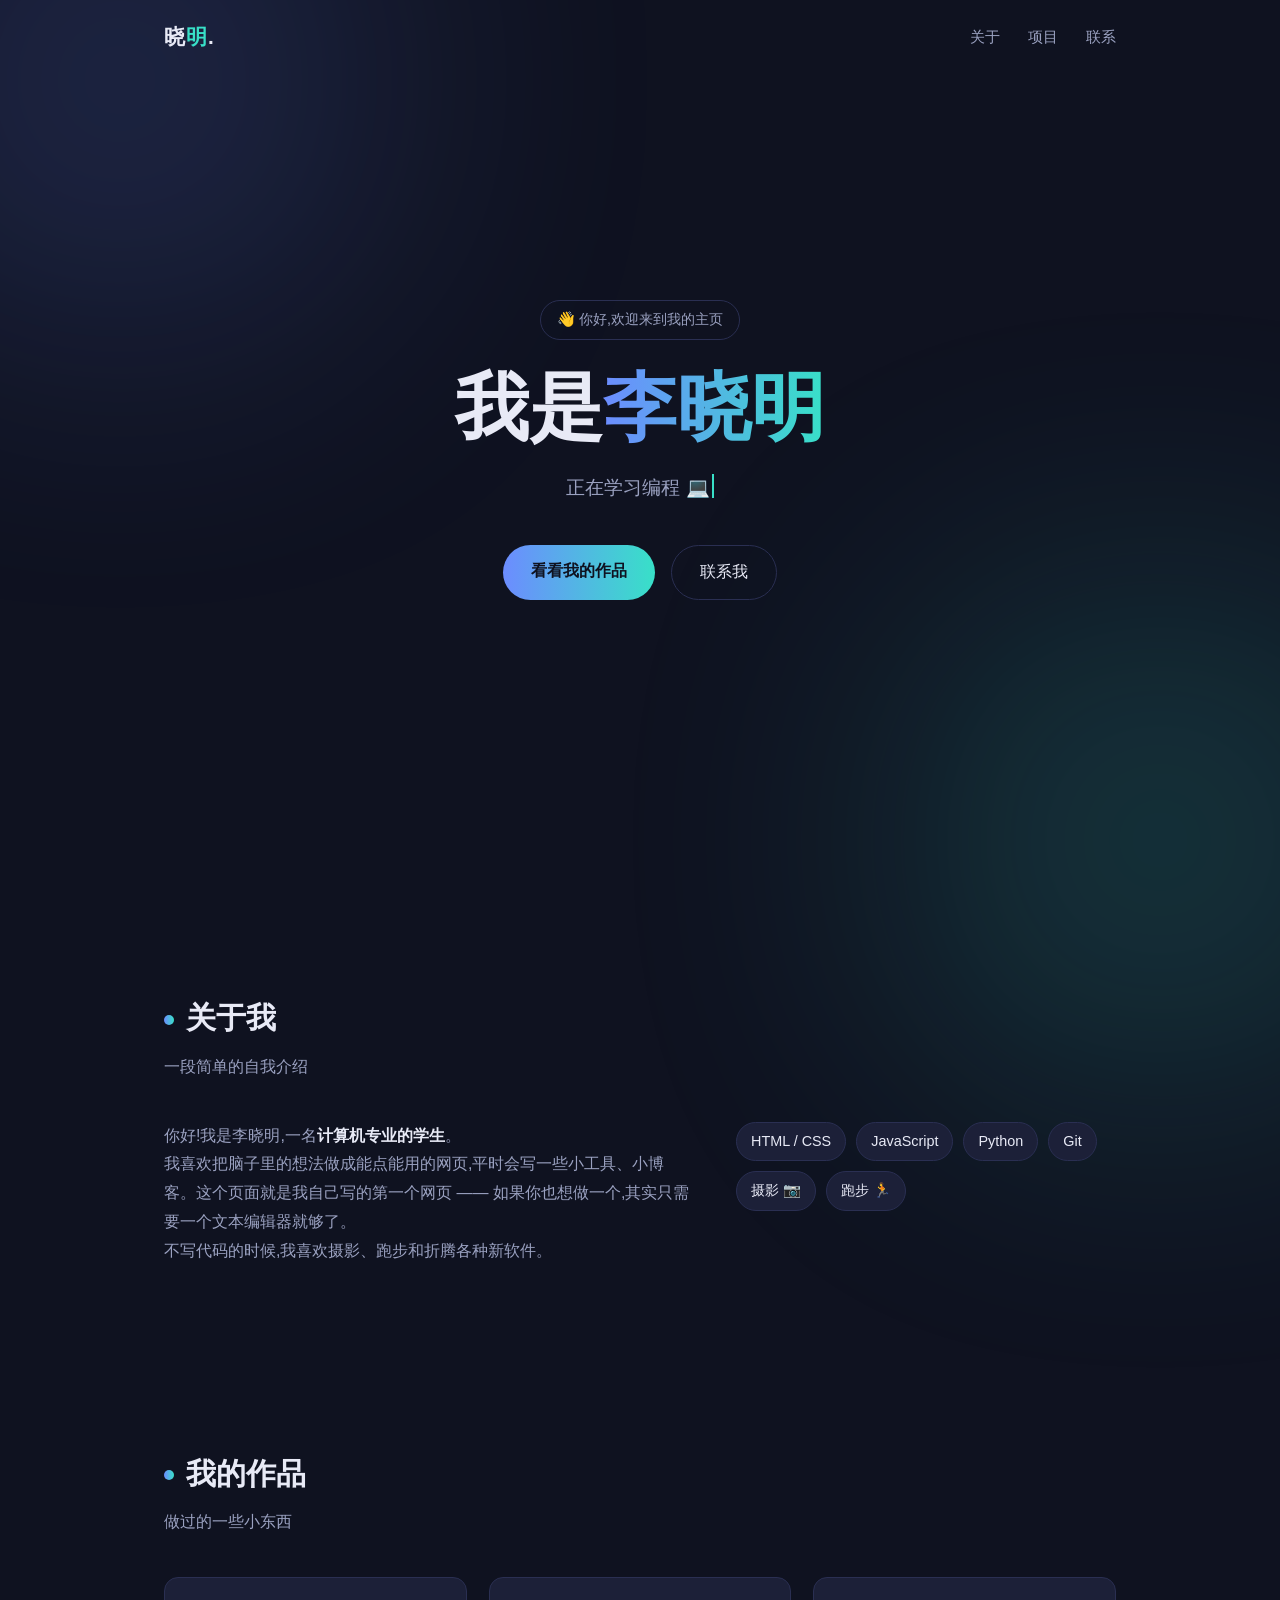
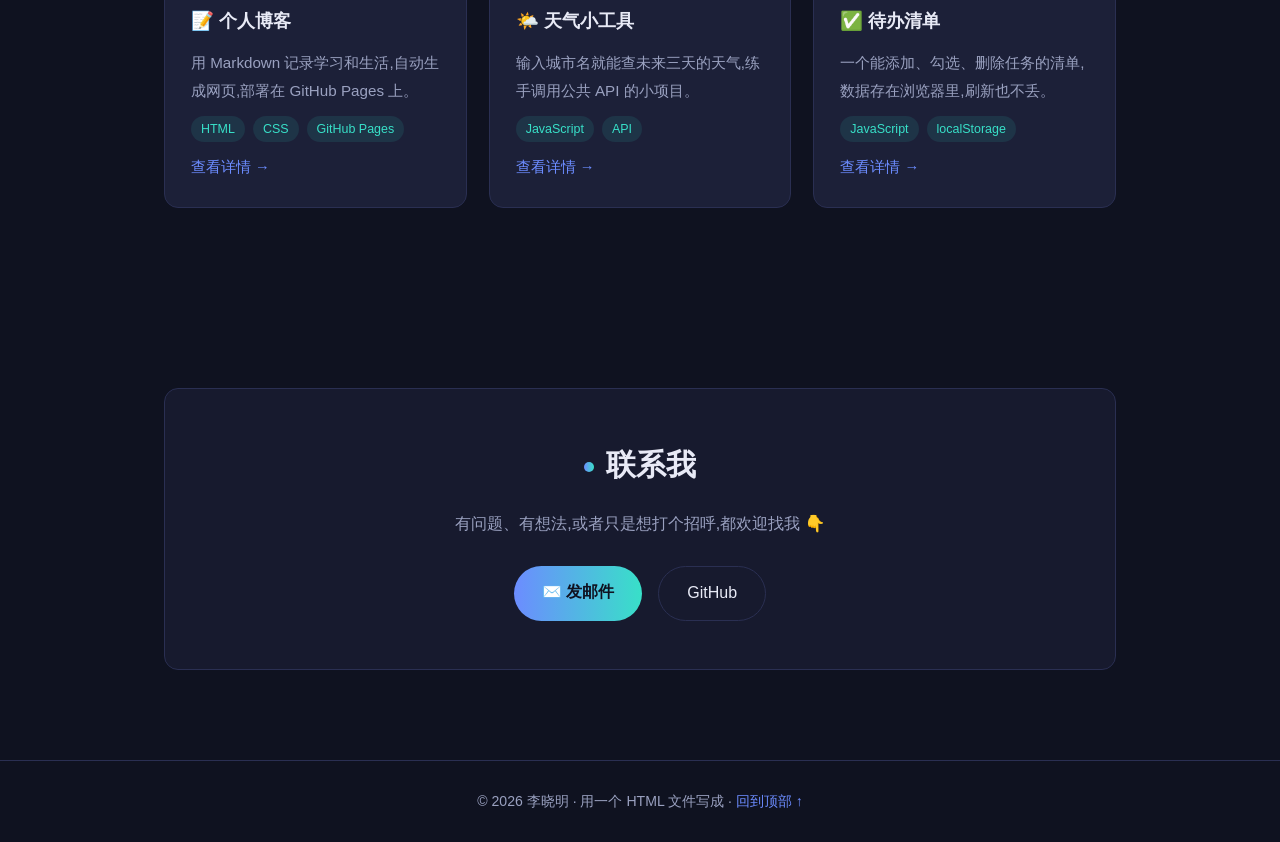
==== index.html @ ba7817bf "Still Here: personal website with FastAPI daily news aggregator - Frontend: todo list, daily news hu" ====
<!DOCTYPE html>
<html lang="zh-CN">
<head>
  <meta charset="UTF-8" />
  <meta name="viewport" content="width=device-width, initial-scale=1.0" />
  <!-- ✏️ 浏览器标签页上显示的标题 -->
  <title>李晓明 · 个人主页</title>
  <style>
    :root {
      --bg: #0f1220;
      --bg-soft: #171a2e;
      --card: #1c2038;
      --border: #2a2f52;
      --text: #e8eaf6;
      --text-dim: #9aa1c0;
      --accent: #6c8cff;
      --accent2: #38e0c8;
      --radius: 14px;
    }

    * { margin: 0; padding: 0; box-sizing: border-box; }
    html { scroll-behavior: smooth; }

    body {
      font-family: "Segoe UI", "PingFang SC", "Microsoft YaHei", sans-serif;
      background: var(--bg);
      color: var(--text);
      line-height: 1.8;
      overflow-x: hidden;
    }

    /* 背景装饰光斑 */
    body::before, body::after {
      content: "";
      position: fixed;
      width: 480px; height: 480px;
      border-radius: 50%;
      filter: blur(140px);
      opacity: 0.22;
      z-index: -1;
    }
    body::before { background: var(--accent);  top: -160px; left: -120px; }
    body::after  { background: var(--accent2); bottom: -180px; right: -120px; }

    section { scroll-margin-top: 90px; }
    .container { max-width: 1000px; margin: 0 auto; padding: 0 24px; }

    /* ===== 导航栏 ===== */
    nav {
      position: fixed;
      top: 0; left: 0; right: 0;
      z-index: 10;
      padding: 18px 0;
      transition: background 0.3s, box-shadow 0.3s;
    }
    nav.scrolled {
      background: rgba(15, 18, 32, 0.85);
      backdrop-filter: blur(12px);
      box-shadow: 0 1px 0 var(--border);
    }
    nav .container { display: flex; align-items: center; justify-content: space-between; }
    .logo {
      font-size: 1.3rem;
      font-weight: 700;
      color: var(--text);
      text-decoration: none;
      letter-spacing: 1px;
    }
    .logo span { color: var(--accent2); }
    .nav-links { display: flex; gap: 28px; }
    .nav-links a {
      color: var(--text-dim);
      text-decoration: none;
      font-size: 0.95rem;
      transition: color 0.2s;
    }
    .nav-links a:hover { color: var(--text); }

    /* ===== 首屏 ===== */
    .hero {
      min-height: 100vh;
      display: flex;
      align-items: center;
      text-align: center;
    }
    .hero .container { width: 100%; }
    .hello {
      display: inline-block;
      padding: 6px 16px;
      border: 1px solid var(--border);
      border-radius: 999px;
      color: var(--text-dim);
      font-size: 0.9rem;
      margin-bottom: 24px;
    }
    .hero h1 {
      font-size: clamp(2.6rem, 7vw, 4.6rem);
      font-weight: 800;
      line-height: 1.2;
    }
    .hero h1 .gradient {
      background: linear-gradient(90deg, var(--accent), var(--accent2));
      -webkit-background-clip: text;
      background-clip: text;
      color: transparent;
    }
    .typeline {
      margin-top: 18px;
      font-size: 1.2rem;
      color: var(--text-dim);
      min-height: 2em;
    }
    .cursor {
      display: inline-block;
      width: 2px;
      height: 1.2em;
      background: var(--accent2);
      vertical-align: text-bottom;
      margin-left: 2px;
      animation: blink 1s step-end infinite;
    }
    @keyframes blink { 50% { opacity: 0; } }

    .hero-actions { margin-top: 36px; display: flex; gap: 16px; justify-content: center; flex-wrap: wrap; }
    .btn {
      padding: 12px 28px;
      border-radius: 999px;
      text-decoration: none;
      font-size: 1rem;
      transition: transform 0.2s, box-shadow 0.2s;
    }
    .btn:hover { transform: translateY(-2px); }
    .btn-primary {
      background: linear-gradient(90deg, var(--accent), var(--accent2));
      color: #0f1220;
      font-weight: 600;
    }
    .btn-primary:hover { box-shadow: 0 8px 24px rgba(108, 140, 255, 0.35); }
    .btn-ghost {
      border: 1px solid var(--border);
      color: var(--text);
    }
    .btn-ghost:hover { border-color: var(--accent); }

    /* ===== 通用小节 ===== */
    .section { padding: 90px 0; }
    .section-title {
      font-size: 1.9rem;
      font-weight: 700;
      margin-bottom: 8px;
    }
    .section-title::before {
      content: "";
      display: inline-block;
      width: 10px; height: 10px;
      border-radius: 50%;
      background: linear-gradient(90deg, var(--accent), var(--accent2));
      margin-right: 12px;
      vertical-align: middle;
    }
    .section-sub { color: var(--text-dim); margin-bottom: 40px; }

    /* 进入视口时的淡入效果 */
    .reveal { opacity: 0; transform: translateY(26px); transition: opacity 0.7s ease, transform 0.7s ease; }
    .reveal.visible { opacity: 1; transform: none; }

    /* ===== 关于我 ===== */
    .about-grid { display: grid; grid-template-columns: 1.4fr 1fr; gap: 40px; align-items: start; }
    .about-text { color: var(--text-dim); }
    .about-text strong { color: var(--text); }
    .skills { display: flex; flex-wrap: wrap; gap: 10px; }
    .skill {
      padding: 6px 14px;
      background: var(--card);
      border: 1px solid var(--border);
      border-radius: 999px;
      font-size: 0.9rem;
    }

    /* ===== 项目卡片 ===== */
    .cards { display: grid; grid-template-columns: repeat(3, 1fr); gap: 22px; }
    .card {
      background: var(--card);
      border: 1px solid var(--border);
      border-radius: var(--radius);
      padding: 26px;
      display: flex;
      flex-direction: column;
      gap: 12px;
      transition: transform 0.25s, border-color 0.25s;
    }
    .card:hover { transform: translateY(-6px); border-color: var(--accent); }
    .card h3 { font-size: 1.15rem; }
    .card p { color: var(--text-dim); font-size: 0.95rem; flex: 1; }
    .card .tags { display: flex; flex-wrap: wrap; gap: 8px; }
    .card .tags span {
      font-size: 0.78rem;
      color: var(--accent2);
      background: rgba(56, 224, 200, 0.1);
      padding: 2px 10px;
      border-radius: 999px;
    }
    .card a { color: var(--accent); text-decoration: none; font-size: 0.92rem; }
    .card a:hover { text-decoration: underline; }

    /* ===== 联系我 ===== */
    .contact-box {
      background: var(--bg-soft);
      border: 1px solid var(--border);
      border-radius: var(--radius);
      padding: 48px 32px;
      text-align: center;
    }
    .contact-box p { color: var(--text-dim); margin: 10px 0 28px; }

    footer {
      border-top: 1px solid var(--border);
      padding: 28px 0;
      text-align: center;
      color: var(--text-dim);
      font-size: 0.88rem;
    }

    /* ===== 手机端适配 ===== */
    @media (max-width: 760px) {
      .about-grid, .cards { grid-template-columns: 1fr; }
      .nav-links { gap: 18px; }
    }
  </style>
</head>
<body id="top">

  <nav id="navbar">
    <div class="container">
      <!-- ✏️ 改成你的名字缩写 -->
      <a class="logo" href="#top">晓<span>明</span>.</a>
      <div class="nav-links">
        <a href="#about">关于</a>
        <a href="#projects">项目</a>
        <a href="#contact">联系</a>
      </div>
    </div>
  </nav>

  <!-- ===== 首屏 ===== -->
  <header class="hero">
    <div class="container">
      <span class="hello">👋 你好,欢迎来到我的主页</span>
      <!-- ✏️ 改成你的名字 -->
      <h1>我是<span class="gradient">李晓明</span></h1>
      <!-- ✏️ 下面这三句会自动轮播,可以随意修改 -->
      <p class="typeline"><span id="typewriter"></span><span class="cursor"></span></p>
      <div class="hero-actions">
        <a class="btn btn-primary" href="#projects">看看我的作品</a>
        <a class="btn btn-ghost" href="#contact">联系我</a>
      </div>
    </div>
  </header>

  <!-- ===== 关于我 ===== -->
  <section id="about" class="section">
    <div class="container">
      <h2 class="section-title reveal">关于我</h2>
      <p class="section-sub reveal">一段简单的自我介绍</p>
      <div class="about-grid">
        <!-- ✏️ 自我介绍文字,想怎么改都行 -->
        <div class="about-text reveal">
          <p>你好!我是李晓明,一名<strong>计算机专业的学生</strong>。</p>
          <p>我喜欢把脑子里的想法做成能点能用的网页,平时会写一些小工具、小博客。这个页面就是我自己写的第一个网页 —— 如果你也想做一个,其实只需要一个文本编辑器就够了。</p>
          <p>不写代码的时候,我喜欢摄影、跑步和折腾各种新软件。</p>
        </div>
        <!-- ✏️ 会的技术 / 兴趣,随意增删 -->
        <div class="skills reveal">
          <span class="skill">HTML / CSS</span>
          <span class="skill">JavaScript</span>
          <span class="skill">Python</span>
          <span class="skill">Git</span>
          <span class="skill">摄影 📷</span>
          <span class="skill">跑步 🏃</span>
        </div>
      </div>
    </div>
  </section>

  <!-- ===== 项目 / 作品 ===== -->
  <section id="projects" class="section">
    <div class="container">
      <h2 class="section-title reveal">我的作品</h2>
      <p class="section-sub reveal">做过的一些小东西</p>
      <div class="cards">
        <!-- ✏️ 每张卡片是一个项目,复制一整个 <div class="card"> 就能加一个 -->
        <div class="card reveal">
          <h3>📝 个人博客</h3>
          <p>用 Markdown 记录学习和生活,自动生成网页,部署在 GitHub Pages 上。</p>
          <div class="tags"><span>HTML</span><span>CSS</span><span>GitHub Pages</span></div>
          <a href="#">查看详情 →</a>
        </div>
        <div class="card reveal">
          <h3>🌤️ 天气小工具</h3>
          <p>输入城市名就能查未来三天的天气,练手调用公共 API 的小项目。</p>
          <div class="tags"><span>JavaScript</span><span>API</span></div>
          <a href="#">查看详情 →</a>
        </div>
        <div class="card reveal">
          <h3>✅ 待办清单</h3>
          <p>一个能添加、勾选、删除任务的清单,数据存在浏览器里,刷新也不丢。</p>
          <div class="tags"><span>JavaScript</span><span>localStorage</span></div>
          <a href="#">查看详情 →</a>
        </div>
      </div>
    </div>
  </section>

  <!-- ===== 联系我 ===== -->
  <section id="contact" class="section">
    <div class="container">
      <div class="contact-box reveal">
        <h2 class="section-title" style="text-align:left; display:inline-block;">联系我</h2>
        <p>有问题、有想法,或者只是想打个招呼,都欢迎找我 👇</p>
        <div class="hero-actions" style="margin-top:0;">
          <!-- ✏️ 换成你自己的邮箱和 GitHub -->
          <a class="btn btn-primary" href="mailto:you@example.com">✉️ 发邮件</a>
          <a class="btn btn-ghost" href="https://github.com/yourname" target="_blank">GitHub</a>
        </div>
      </div>
    </div>
  </section>

  <footer>
    <!-- ✏️ 改成你的名字 -->
    <div class="container">© <span id="year"></span> 李晓明 · 用一个 HTML 文件写成 · <a href="#top" style="color:var(--accent); text-decoration:none;">回到顶部 ↑</a></div>
  </footer>

  <script>
    // 打字机效果:轮流显示下面几句话
    const phrases = [
      "正在学习编程 💻",
      "喜欢把想法做成网页 🛠️",
      "这是我的第一个网站 🚀"
    ];
    const el = document.getElementById("typewriter");
    let pi = 0, ci = 0, deleting = false;
    function tick() {
      const text = phrases[pi];
      el.textContent = text.slice(0, ci);
      if (!deleting) {
        if (ci < text.length) { ci++; setTimeout(tick, 110); }
        else { deleting = true; setTimeout(tick, 1800); }
      } else {
        if (ci > 0) { ci--; setTimeout(tick, 50); }
        else { deleting = false; pi = (pi + 1) % phrases.length; setTimeout(tick, 400); }
      }
    }
    tick();

    // 页面往下滚动时,元素淡入 + 导航栏加背景
    const observer = new IntersectionObserver((entries) => {
      entries.forEach((e) => {
        if (e.isIntersecting) e.target.classList.add("visible");
      });
    }, { threshold: 0.15 });
    document.querySelectorAll(".reveal").forEach((item) => observer.observe(item));

    const nav = document.getElementById("navbar");
    window.addEventListener("scroll", () => {
      nav.classList.toggle("scrolled", window.scrollY > 20);
    });

    // 页脚年份自动更新
    document.getElementById("year").textContent = new Date().getFullYear();
  </script>
</body>
</html>
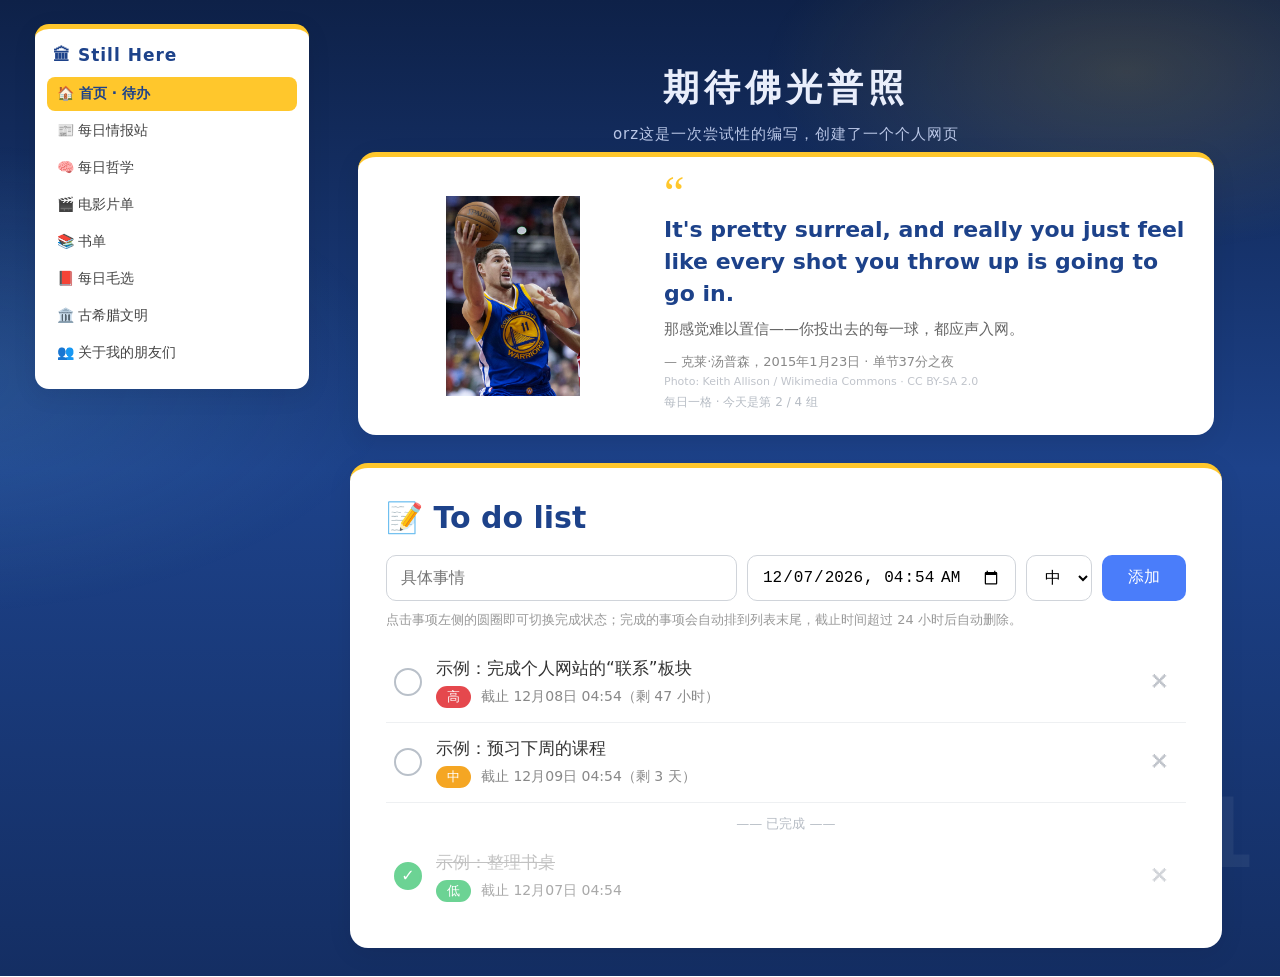
==== commit 6b72be80: "优化：修复目录迁移导致的启动故障，抽取公共导航，统一启动体系，同步文档 - main.py: 硬编码旧目录改为 __file__ 定位；删除死代码；抓取失败打印日志；   lifespan 启动预热缓" ====
--- a/index.html
+++ b/index.html
@@ -1,373 +1,281 @@
 <!DOCTYPE html>
 <html lang="zh-CN">
 <head>
-  <meta charset="UTF-8" />
-  <meta name="viewport" content="width=device-width, initial-scale=1.0" />
-  <!-- ✏️ 浏览器标签页上显示的标题 -->
-  <title>李晓明 · 个人主页</title>
-  <style>
-    :root {
-      --bg: #0f1220;
-      --bg-soft: #171a2e;
-      --card: #1c2038;
-      --border: #2a2f52;
-      --text: #e8eaf6;
-      --text-dim: #9aa1c0;
-      --accent: #6c8cff;
-      --accent2: #38e0c8;
-      --radius: 14px;
-    }
-
-    * { margin: 0; padding: 0; box-sizing: border-box; }
-    html { scroll-behavior: smooth; }
-
-    body {
-      font-family: "Segoe UI", "PingFang SC", "Microsoft YaHei", sans-serif;
-      background: var(--bg);
-      color: var(--text);
-      line-height: 1.8;
-      overflow-x: hidden;
-    }
-
-    /* 背景装饰光斑 */
-    body::before, body::after {
-      content: "";
-      position: fixed;
-      width: 480px; height: 480px;
-      border-radius: 50%;
-      filter: blur(140px);
-      opacity: 0.22;
-      z-index: -1;
-    }
-    body::before { background: var(--accent);  top: -160px; left: -120px; }
-    body::after  { background: var(--accent2); bottom: -180px; right: -120px; }
-
-    section { scroll-margin-top: 90px; }
-    .container { max-width: 1000px; margin: 0 auto; padding: 0 24px; }
-
-    /* ===== 导航栏 ===== */
-    nav {
-      position: fixed;
-      top: 0; left: 0; right: 0;
-      z-index: 10;
-      padding: 18px 0;
-      transition: background 0.3s, box-shadow 0.3s;
-    }
-    nav.scrolled {
-      background: rgba(15, 18, 32, 0.85);
-      backdrop-filter: blur(12px);
-      box-shadow: 0 1px 0 var(--border);
-    }
-    nav .container { display: flex; align-items: center; justify-content: space-between; }
-    .logo {
-      font-size: 1.3rem;
-      font-weight: 700;
-      color: var(--text);
-      text-decoration: none;
-      letter-spacing: 1px;
-    }
-    .logo span { color: var(--accent2); }
-    .nav-links { display: flex; gap: 28px; }
-    .nav-links a {
-      color: var(--text-dim);
-      text-decoration: none;
-      font-size: 0.95rem;
-      transition: color 0.2s;
-    }
-    .nav-links a:hover { color: var(--text); }
-
-    /* ===== 首屏 ===== */
-    .hero {
-      min-height: 100vh;
-      display: flex;
-      align-items: center;
-      text-align: center;
-    }
-    .hero .container { width: 100%; }
-    .hello {
-      display: inline-block;
-      padding: 6px 16px;
-      border: 1px solid var(--border);
-      border-radius: 999px;
-      color: var(--text-dim);
-      font-size: 0.9rem;
-      margin-bottom: 24px;
-    }
-    .hero h1 {
-      font-size: clamp(2.6rem, 7vw, 4.6rem);
-      font-weight: 800;
-      line-height: 1.2;
-    }
-    .hero h1 .gradient {
-      background: linear-gradient(90deg, var(--accent), var(--accent2));
-      -webkit-background-clip: text;
-      background-clip: text;
-      color: transparent;
-    }
-    .typeline {
-      margin-top: 18px;
-      font-size: 1.2rem;
-      color: var(--text-dim);
-      min-height: 2em;
-    }
-    .cursor {
-      display: inline-block;
-      width: 2px;
-      height: 1.2em;
-      background: var(--accent2);
-      vertical-align: text-bottom;
-      margin-left: 2px;
-      animation: blink 1s step-end infinite;
-    }
-    @keyframes blink { 50% { opacity: 0; } }
-
-    .hero-actions { margin-top: 36px; display: flex; gap: 16px; justify-content: center; flex-wrap: wrap; }
-    .btn {
-      padding: 12px 28px;
-      border-radius: 999px;
-      text-decoration: none;
-      font-size: 1rem;
-      transition: transform 0.2s, box-shadow 0.2s;
-    }
-    .btn:hover { transform: translateY(-2px); }
-    .btn-primary {
-      background: linear-gradient(90deg, var(--accent), var(--accent2));
-      color: #0f1220;
-      font-weight: 600;
-    }
-    .btn-primary:hover { box-shadow: 0 8px 24px rgba(108, 140, 255, 0.35); }
-    .btn-ghost {
-      border: 1px solid var(--border);
-      color: var(--text);
-    }
-    .btn-ghost:hover { border-color: var(--accent); }
-
-    /* ===== 通用小节 ===== */
-    .section { padding: 90px 0; }
-    .section-title {
-      font-size: 1.9rem;
-      font-weight: 700;
-      margin-bottom: 8px;
-    }
-    .section-title::before {
-      content: "";
-      display: inline-block;
-      width: 10px; height: 10px;
-      border-radius: 50%;
-      background: linear-gradient(90deg, var(--accent), var(--accent2));
-      margin-right: 12px;
-      vertical-align: middle;
-    }
-    .section-sub { color: var(--text-dim); margin-bottom: 40px; }
-
-    /* 进入视口时的淡入效果 */
-    .reveal { opacity: 0; transform: translateY(26px); transition: opacity 0.7s ease, transform 0.7s ease; }
-    .reveal.visible { opacity: 1; transform: none; }
-
-    /* ===== 关于我 ===== */
-    .about-grid { display: grid; grid-template-columns: 1.4fr 1fr; gap: 40px; align-items: start; }
-    .about-text { color: var(--text-dim); }
-    .about-text strong { color: var(--text); }
-    .skills { display: flex; flex-wrap: wrap; gap: 10px; }
-    .skill {
-      padding: 6px 14px;
-      background: var(--card);
-      border: 1px solid var(--border);
-      border-radius: 999px;
-      font-size: 0.9rem;
-    }
-
-    /* ===== 项目卡片 ===== */
-    .cards { display: grid; grid-template-columns: repeat(3, 1fr); gap: 22px; }
-    .card {
-      background: var(--card);
-      border: 1px solid var(--border);
-      border-radius: var(--radius);
-      padding: 26px;
-      display: flex;
-      flex-direction: column;
-      gap: 12px;
-      transition: transform 0.25s, border-color 0.25s;
-    }
-    .card:hover { transform: translateY(-6px); border-color: var(--accent); }
-    .card h3 { font-size: 1.15rem; }
-    .card p { color: var(--text-dim); font-size: 0.95rem; flex: 1; }
-    .card .tags { display: flex; flex-wrap: wrap; gap: 8px; }
-    .card .tags span {
-      font-size: 0.78rem;
-      color: var(--accent2);
-      background: rgba(56, 224, 200, 0.1);
-      padding: 2px 10px;
-      border-radius: 999px;
-    }
-    .card a { color: var(--accent); text-decoration: none; font-size: 0.92rem; }
-    .card a:hover { text-decoration: underline; }
-
-    /* ===== 联系我 ===== */
-    .contact-box {
-      background: var(--bg-soft);
-      border: 1px solid var(--border);
-      border-radius: var(--radius);
-      padding: 48px 32px;
-      text-align: center;
-    }
-    .contact-box p { color: var(--text-dim); margin: 10px 0 28px; }
-
-    footer {
-      border-top: 1px solid var(--border);
-      padding: 28px 0;
-      text-align: center;
-      color: var(--text-dim);
-      font-size: 0.88rem;
-    }
-
-    /* ===== 手机端适配 ===== */
-    @media (max-width: 760px) {
-      .about-grid, .cards { grid-template-columns: 1fr; }
-      .nav-links { gap: 18px; }
-    }
-  </style>
+<meta charset="utf-8">
+<meta name="viewport" content="width=device-width, initial-scale=1">
+<title>首页 · 待办清单 · Still Here</title>
+<link rel="stylesheet" href="style.css">
+<link rel="icon" href="favicon.svg" type="image/svg+xml">
 </head>
 <body id="top">
-
-  <nav id="navbar">
-    <div class="container">
-      <!-- ✏️ 改成你的名字缩写 -->
-      <a class="logo" href="#top">晓<span>明</span>.</a>
-      <div class="nav-links">
-        <a href="#about">关于</a>
-        <a href="#projects">项目</a>
-        <a href="#contact">联系</a>
+<div class="page-wrap">
+<aside class="site-side"></aside>
+<script src="nav.js"></script>
+<main class="site-main">
+<!-- ===== 网站开场白 ===== -->
+    <header class="site-intro">
+      <h1>期待佛光普照</h1>
+      <p>orz这是一次尝试性的编写，创建了一个个人网页</p>
+    </header>
+
+    
+<!-- ===== 克莱·汤普森名言横幅（每日一格） ===== -->
+    <section class="klay-banner" id="klay">
+      <img class="klay-photo" id="klayPhoto" src="klay.png" alt="克莱·汤普森 Klay Thompson #11">
+      <div class="klay-quote">
+        <div class="klay-mark">“</div>
+        <p class="klay-text" id="klayQuote">I thrive in those types of situations.</p>
+        <p class="klay-cn" id="klayQuoteCn">大场面？那正是我大杀四方的舞台。</p>
+        <p class="klay-author" id="klayAuthor">— 克莱·汤普森 Klay Thompson · #11 · 水花兄弟 Splash Brother</p>
+        <p class="klay-credit" id="klayCredit" style="display:none;"></p>
+        <p class="klay-day" id="klayDay"></p>
       </div>
-    </div>
-  </nav>
-
-  <!-- ===== 首屏 ===== -->
-  <header class="hero">
-    <div class="container">
-      <span class="hello">👋 你好,欢迎来到我的主页</span>
-      <!-- ✏️ 改成你的名字 -->
-      <h1>我是<span class="gradient">李晓明</span></h1>
-      <!-- ✏️ 下面这三句会自动轮播,可以随意修改 -->
-      <p class="typeline"><span id="typewriter"></span><span class="cursor"></span></p>
-      <div class="hero-actions">
-        <a class="btn btn-primary" href="#projects">看看我的作品</a>
-        <a class="btn btn-ghost" href="#contact">联系我</a>
-      </div>
-    </div>
-  </header>
-
-  <!-- ===== 关于我 ===== -->
-  <section id="about" class="section">
-    <div class="container">
-      <h2 class="section-title reveal">关于我</h2>
-      <p class="section-sub reveal">一段简单的自我介绍</p>
-      <div class="about-grid">
-        <!-- ✏️ 自我介绍文字,想怎么改都行 -->
-        <div class="about-text reveal">
-          <p>你好!我是李晓明,一名<strong>计算机专业的学生</strong>。</p>
-          <p>我喜欢把脑子里的想法做成能点能用的网页,平时会写一些小工具、小博客。这个页面就是我自己写的第一个网页 —— 如果你也想做一个,其实只需要一个文本编辑器就够了。</p>
-          <p>不写代码的时候,我喜欢摄影、跑步和折腾各种新软件。</p>
-        </div>
-        <!-- ✏️ 会的技术 / 兴趣,随意增删 -->
-        <div class="skills reveal">
-          <span class="skill">HTML / CSS</span>
-          <span class="skill">JavaScript</span>
-          <span class="skill">Python</span>
-          <span class="skill">Git</span>
-          <span class="skill">摄影 📷</span>
-          <span class="skill">跑步 🏃</span>
-        </div>
-      </div>
-    </div>
-  </section>
-
-  <!-- ===== 项目 / 作品 ===== -->
-  <section id="projects" class="section">
-    <div class="container">
-      <h2 class="section-title reveal">我的作品</h2>
-      <p class="section-sub reveal">做过的一些小东西</p>
-      <div class="cards">
-        <!-- ✏️ 每张卡片是一个项目,复制一整个 <div class="card"> 就能加一个 -->
-        <div class="card reveal">
-          <h3>📝 个人博客</h3>
-          <p>用 Markdown 记录学习和生活,自动生成网页,部署在 GitHub Pages 上。</p>
-          <div class="tags"><span>HTML</span><span>CSS</span><span>GitHub Pages</span></div>
-          <a href="#">查看详情 →</a>
-        </div>
-        <div class="card reveal">
-          <h3>🌤️ 天气小工具</h3>
-          <p>输入城市名就能查未来三天的天气,练手调用公共 API 的小项目。</p>
-          <div class="tags"><span>JavaScript</span><span>API</span></div>
-          <a href="#">查看详情 →</a>
-        </div>
-        <div class="card reveal">
-          <h3>✅ 待办清单</h3>
-          <p>一个能添加、勾选、删除任务的清单,数据存在浏览器里,刷新也不丢。</p>
-          <div class="tags"><span>JavaScript</span><span>localStorage</span></div>
-          <a href="#">查看详情 →</a>
-        </div>
-      </div>
-    </div>
-  </section>
-
-  <!-- ===== 联系我 ===== -->
-  <section id="contact" class="section">
-    <div class="container">
-      <div class="contact-box reveal">
-        <h2 class="section-title" style="text-align:left; display:inline-block;">联系我</h2>
-        <p>有问题、有想法,或者只是想打个招呼,都欢迎找我 👇</p>
-        <div class="hero-actions" style="margin-top:0;">
-          <!-- ✏️ 换成你自己的邮箱和 GitHub -->
-          <a class="btn btn-primary" href="mailto:you@example.com">✉️ 发邮件</a>
-          <a class="btn btn-ghost" href="https://github.com/yourname" target="_blank">GitHub</a>
-        </div>
-      </div>
-    </div>
-  </section>
-
-  <footer>
-    <!-- ✏️ 改成你的名字 -->
-    <div class="container">© <span id="year"></span> 李晓明 · 用一个 HTML 文件写成 · <a href="#top" style="color:var(--accent); text-decoration:none;">回到顶部 ↑</a></div>
-  </footer>
-
-  <script>
-    // 打字机效果:轮流显示下面几句话
-    const phrases = [
-      "正在学习编程 💻",
-      "喜欢把想法做成网页 🛠️",
-      "这是我的第一个网站 🚀"
-    ];
-    const el = document.getElementById("typewriter");
-    let pi = 0, ci = 0, deleting = false;
-    function tick() {
-      const text = phrases[pi];
-      el.textContent = text.slice(0, ci);
-      if (!deleting) {
-        if (ci < text.length) { ci++; setTimeout(tick, 110); }
-        else { deleting = true; setTimeout(tick, 1800); }
-      } else {
-        if (ci > 0) { ci--; setTimeout(tick, 50); }
-        else { deleting = false; pi = (pi + 1) % phrases.length; setTimeout(tick, 400); }
-      }
-    }
-    tick();
-
-    // 页面往下滚动时,元素淡入 + 导航栏加背景
-    const observer = new IntersectionObserver((entries) => {
-      entries.forEach((e) => {
-        if (e.isIntersecting) e.target.classList.add("visible");
-      });
-    }, { threshold: 0.15 });
-    document.querySelectorAll(".reveal").forEach((item) => observer.observe(item));
-
-    const nav = document.getElementById("navbar");
-    window.addEventListener("scroll", () => {
-      nav.classList.toggle("scrolled", window.scrollY > 20);
-    });
-
-    // 页脚年份自动更新
-    document.getElementById("year").textContent = new Date().getFullYear();
-  </script>
+    </section>
+    <script>
+      (function () {
+        // 照片 + 格言轮换池：按日期每天自动换一组；想加新的往数组里追加即可
+        var WALL = [
+          {
+            img: 'klay.png', alt: '克莱持球对阵库里',
+            en: 'I thrive in those types of situations.',
+            cn: '大场面？那正是我大杀四方的舞台。',
+            by: '— 克莱·汤普森 Klay Thompson · #11 · 水花兄弟 Splash Brother',
+            credit: ''
+          },
+          {
+            img: 'klay-shot.jpg', alt: '克莱的经典投篮姿势',
+            en: "It's pretty surreal, and really you just feel like every shot you throw up is going to go in.",
+            cn: '那感觉难以置信——你投出去的每一球，都应声入网。',
+            by: '— 克莱·汤普森，2015年1月23日 · 单节37分之夜',
+            credit: 'Photo: Keith Allison / Wikimedia Commons · CC BY-SA 2.0'
+          },
+          {
+            img: 'klay-run.png', alt: '克莱身穿勇士白色球衣',
+            en: "I'm satisfied with Game 6 Klay. I don't need another nickname.",
+            cn: '“G6 克莱”——这个名字我很满意，不需要别的了。',
+            by: '— 克莱·汤普森，2022年6月 · 总决赛G6赛后',
+            credit: ''
+          },
+          {
+            img: 'klay.jpg', alt: '克莱身穿勇士新年中文球衣',
+            en: "I realize I'm on a really good streak right now of Game 6s... It's obviously a nickname I've earned.",
+            cn: '“G6 克莱”这个绰号，是我用一场场硬仗挣来的。',
+            by: '— 克莱·汤普森，2022年6月 · “G6克莱”',
+            credit: 'Photo: Keith Allison / Wikimedia Commons · CC BY-SA 2.0'
+          }
+        ];
+        var day = Math.floor(new Date().setHours(0, 0, 0, 0) / 86400000);
+        var pick = WALL[day % WALL.length];
+        document.getElementById('klayPhoto').src = pick.img;
+        document.getElementById('klayPhoto').alt = pick.alt;
+        document.getElementById('klayQuote').textContent = pick.en;
+        document.getElementById('klayQuoteCn').textContent = pick.cn;
+        document.getElementById('klayAuthor').textContent = pick.by;
+        var creditEl = document.getElementById('klayCredit');
+        if (pick.credit) { creditEl.textContent = pick.credit; creditEl.style.display = ''; }
+        document.getElementById('klayDay').textContent = '每日一格 · 今天是第 ' + (day % WALL.length + 1) + ' / ' + WALL.length + ' 组';
+      })();
+    </script>
+
+    
+<!-- ===== 模块一：To do list ===== -->
+    <section class="todo-section" id="todo">
+      <h2>📝 To do list</h2>
+      <form class="todo-form" id="todoForm">
+        <input type="text" id="todoText" placeholder="具体事情" maxlength="100" required>
+        <input type="datetime-local" id="todoTime" required>
+        <select id="todoUrgency" title="紧迫度">
+          <option value="high">高</option>
+          <option value="mid" selected>中</option>
+          <option value="low">低</option>
+        </select>
+        <button type="submit">添加</button>
+      </form>
+      <p class="todo-tip">点击事项左侧的圆圈即可切换完成状态；完成的事项会自动排到列表末尾，截止时间超过 24 小时后自动删除。</p>
+      <ul id="todoList"></ul>
+    </section>
+
+    
+</main>
+</div>
+<script>
+      (function () {
+        var KEY = 'stillHereTodos';
+        var DAY = 24 * 60 * 60 * 1000;
+        var listEl = document.getElementById('todoList');
+
+        function pad(n) { return (n < 10 ? '0' : '') + n; }
+        function toInputValue(d) {
+          return d.getFullYear() + '-' + pad(d.getMonth() + 1) + '-' + pad(d.getDate()) +
+                 'T' + pad(d.getHours()) + ':' + pad(d.getMinutes());
+        }
+        function fmtTime(str) {
+          var d = new Date(str);
+          return (d.getMonth() + 1) + '月' + pad(d.getDate()) + '日 ' + pad(d.getHours()) + ':' + pad(d.getMinutes());
+        }
+        function load() {
+          try { return JSON.parse(localStorage.getItem(KEY)) || []; }
+          catch (e) { return []; }
+        }
+        function save() {
+          try { localStorage.setItem(KEY, JSON.stringify(todos)); } catch (e) {}
+        }
+
+        var todos = load();
+
+        // 第一次打开时放三条示例数据方便预览效果；不需要可整段删除
+        var firstRun = false;
+        try { firstRun = localStorage.getItem(KEY) === null; } catch (e) {}
+        if (firstRun && todos.length === 0) {
+          var now = Date.now();
+          todos = [
+            { id: now + 1, text: '示例：完成个人网站的“联系”板块', time: toInputValue(new Date(now + 2 * DAY)), urgency: 'high', done: false },
+            { id: now + 2, text: '示例：预习下周的课程', time: toInputValue(new Date(now + 3 * DAY)), urgency: 'mid', done: false },
+            { id: now + 3, text: '示例：整理书桌', time: toInputValue(new Date(now + 1 * DAY)), urgency: 'low', done: true }
+          ];
+          save();
+        }
+
+        // 截止时间超过 24 小时的事项自动删除（无论是否完成）
+        function cleanExpired() {
+          var now = Date.now();
+          var remain = todos.filter(function (t) {
+            return new Date(t.time).getTime() + DAY > now;
+          });
+          if (remain.length !== todos.length) { todos = remain; save(); }
+        }
+
+        function remainingText(endMs) {
+          var ms = endMs - Date.now();
+          if (ms <= 0) return '（已逾期）';
+          var h = Math.floor(ms / 3600000);
+          if (h < 1) return '（剩不到 1 小时）';
+          if (h < 48) return '（剩 ' + h + ' 小时）';
+          return '（剩 ' + Math.round(h / 24) + ' 天）';
+        }
+
+        function render() {
+          // 未完成的排前面（同组内按截止时间从早到晚），完成的固定沉到最末尾
+          todos.sort(function (a, b) {
+            if (a.done !== b.done) return a.done ? 1 : -1;
+            return new Date(a.time) - new Date(b.time);
+          });
+
+          listEl.innerHTML = '';
+          if (todos.length === 0) {
+            var empty = document.createElement('li');
+            empty.className = 'todo-empty';
+            empty.textContent = '暂无待办，在上面添加一件吧～';
+            listEl.appendChild(empty);
+            return;
+          }
+
+          var hasPending = todos.some(function (t) { return !t.done; });
+          var dividerAdded = false;
+
+          todos.forEach(function (t) {
+            if (t.done && hasPending && !dividerAdded) {
+              var dv = document.createElement('li');
+              dv.className = 'todo-divider';
+              dv.textContent = '—— 已完成 ——';
+              listEl.appendChild(dv);
+              dividerAdded = true;
+            }
+
+            var li = document.createElement('li');
+            li.className = 'todo-item' + (t.done ? ' done' : '');
+
+            var check = document.createElement('span');
+            check.className = 'todo-check';
+            check.dataset.id = t.id;
+            check.title = '点击切换完成状态';
+            check.textContent = '✓';
+
+            var main = document.createElement('div');
+            main.className = 'todo-main';
+
+            var text = document.createElement('div');
+            text.className = 'todo-text';
+            text.textContent = t.text;
+
+            var end = new Date(t.time);
+            var overdue = !t.done && end.getTime() < Date.now();
+            var meta = document.createElement('div');
+            meta.className = 'todo-meta' + (overdue ? ' overdue' : '');
+
+            var badge = document.createElement('span');
+            badge.className = 'badge ' + t.urgency;
+            badge.title = '紧迫度';
+            badge.textContent = t.urgency === 'high' ? '高' : (t.urgency === 'mid' ? '中' : '低');
+
+            var deadline = document.createElement('span');
+            deadline.className = 'todo-deadline';
+            deadline.textContent = '截止 ' + fmtTime(t.time) + (t.done ? '' : remainingText(end.getTime()));
+
+            meta.appendChild(badge);
+            meta.appendChild(deadline);
+            main.appendChild(text);
+            main.appendChild(meta);
+
+            var del = document.createElement('button');
+            del.type = 'button';
+            del.className = 'todo-del';
+            del.dataset.del = t.id;
+            del.title = '删除';
+            del.textContent = '✕';
+
+            li.appendChild(check);
+            li.appendChild(main);
+            li.appendChild(del);
+            listEl.appendChild(li);
+          });
+        }
+
+        document.getElementById('todoForm').addEventListener('submit', function (e) {
+          e.preventDefault();
+          var textEl = document.getElementById('todoText');
+          var timeEl = document.getElementById('todoTime');
+          var text = textEl.value.trim();
+          if (!text || !timeEl.value) return;
+          todos.push({
+            id: Date.now(),
+            text: text,
+            time: timeEl.value,
+            urgency: document.getElementById('todoUrgency').value,
+            done: false
+          });
+          save();
+          render();
+          textEl.value = '';
+          timeEl.value = toInputValue(new Date(Date.now() + DAY));
+          textEl.focus();
+        });
+
+        listEl.addEventListener('click', function (e) {
+          var check = e.target.closest ? e.target.closest('.todo-check') : null;
+          if (check) {
+            for (var i = 0; i < todos.length; i++) {
+              if (String(todos[i].id) === check.dataset.id) { todos[i].done = !todos[i].done; break; }
+            }
+            save();
+            render();
+            return;
+          }
+          var del = e.target.closest ? e.target.closest('.todo-del') : null;
+          if (del) {
+            todos = todos.filter(function (t) { return String(t.id) !== del.dataset.del; });
+            save();
+            render();
+          }
+        });
+
+        document.getElementById('todoTime').value = toInputValue(new Date(Date.now() + DAY));
+
+        cleanExpired();
+        render();
+        // 页面保持打开时每分钟刷新一次：自动删除过期事项、更新剩余时间
+        setInterval(function () { cleanExpired(); render(); }, 60 * 1000);
+      })();
+    </script>
 </body>
-</html>
+</html>
--- a/style.css
+++ b/style.css
@@ -0,0 +1,517 @@
+body {
+        margin: 0;
+        font-family: system-ui, -apple-system, "Segoe UI", "Microsoft YaHei", "PingFang SC", sans-serif;
+        background: linear-gradient(180deg, #0e2148 0%, #1d428a 48%, #142e63 100%);
+        color: #e9eefb;
+      }
+      /* 水花兄弟：金色与浅蓝的两团“水花”光斑，滚动时固定不动 */
+      body::before {
+        content: "";
+        position: fixed;
+        inset: 0;
+        z-index: -1;
+        pointer-events: none;
+        background:
+          radial-gradient(520px 260px at 88% 8%, rgba(255, 199, 44, .16), transparent 70%),
+          radial-gradient(680px 340px at -6% 42%, rgba(125, 211, 252, .14), transparent 70%),
+          radial-gradient(460px 260px at 70% 96%, rgba(255, 199, 44, .08), transparent 70%);
+      }
+      /* 右下角的克莱·汤普森水印 */
+      body::after {
+        content: "KLAY #11";
+        position: fixed;
+        right: 18px;
+        bottom: 10px;
+        z-index: -1;
+        font-size: 96px;
+        font-weight: 800;
+        letter-spacing: 6px;
+        color: rgba(255, 255, 255, .06);
+        pointer-events: none;
+        white-space: nowrap;
+      }
+      a { color: #ffd75e; }
+      a:visited { color: #ffd75e; }
+      a:hover { color: #ffffff; }
+
+      /* 联系小卡片 */
+      .contact-card-link {
+        display: inline-block;
+        padding: 8px 22px;
+        background: #00897b;
+        color: #fff !important;
+        border-radius: 999px;
+        text-decoration: none;
+        font-weight: 600;
+        letter-spacing: 2px;
+        box-shadow: 0 3px 10px rgba(0, 137, 123, .35);
+        transition: transform .15s ease, box-shadow .15s ease;
+      }
+      .contact-card-link:hover {
+        transform: translateY(-2px);
+        box-shadow: 0 6px 16px rgba(0, 137, 123, .5);
+        color: #fff !important;
+        text-decoration: none;
+      }
+
+      /* ===== 网站开场白 ===== */
+      .site-intro { text-align: center; padding: 40px 20px 8px; }
+      .site-intro h1 { margin: 0 0 12px; font-size: 36px; letter-spacing: 5px; }
+      .site-intro p { margin: 0; font-size: 15px; color: #b9c6e6; letter-spacing: 1px; }
+
+      /* ===== 模块一：To do list ===== */
+      .todo-section {
+        max-width: 800px;
+        margin: 28px auto;
+        padding: 32px 36px;
+        background: #fff;
+        color: #333;
+        border-radius: 18px;
+        border-top: 5px solid #ffc72c;
+        box-shadow: 0 6px 24px rgba(0, 0, 0, .08);
+      }
+      .todo-section h2 { margin: 0 0 20px; font-size: 30px; color: #1d428a; }
+      .todo-form { display: flex; flex-wrap: wrap; gap: 10px; }
+      .todo-form input[type="text"] { flex: 1 1 240px; }
+      .todo-form input, .todo-form select, .todo-form button {
+        padding: 12px 14px;
+        border: 1px solid #d0d4da;
+        border-radius: 10px;
+        font-size: 16px;
+        background: #fff;
+      }
+      .todo-form button {
+        border: none;
+        padding: 12px 26px;
+        background: #4a7dfa;
+        color: #fff;
+        cursor: pointer;
+      }
+      .todo-form button:hover { background: #3a66d8; }
+      .todo-tip { font-size: 13px; color: #999; margin: 10px 0 0; }
+      #todoList { list-style: none; margin: 14px 0 0; padding: 0; }
+      .todo-item {
+        display: flex;
+        align-items: center;
+        gap: 14px;
+        padding: 14px 8px;
+        border-bottom: 1px solid #eef0f2;
+      }
+      .todo-item:last-child { border-bottom: none; }
+      .todo-check {
+        flex: 0 0 auto;
+        box-sizing: border-box;
+        width: 28px;
+        height: 28px;
+        border: 2px solid #b9c0c9;
+        border-radius: 50%;
+        background: #fff;
+        color: transparent;
+        font-size: 16px;
+        line-height: 1;
+        cursor: pointer;
+        display: flex;
+        align-items: center;
+        justify-content: center;
+        user-select: none;
+      }
+      .todo-check:hover { border-color: #4a7dfa; }
+      .todo-item.done .todo-check { background: #34c26b; border-color: #34c26b; color: #fff; }
+      .todo-main { flex: 1 1 auto; min-width: 0; }
+      .todo-text { word-break: break-all; font-size: 17px; }
+      .todo-item.done .todo-text { text-decoration: line-through; color: #aaa; }
+      .todo-meta {
+        margin-top: 6px;
+        font-size: 14px;
+        color: #888;
+        display: flex;
+        align-items: center;
+        gap: 10px;
+        flex-wrap: wrap;
+      }
+      .todo-meta.overdue, .todo-meta.overdue .todo-deadline { color: #e5484d; font-weight: 600; }
+      .badge { padding: 2px 11px; border-radius: 999px; font-size: 13px; color: #fff; }
+      .badge.high { background: #e5484d; }
+      .badge.mid { background: #f5a623; }
+      .badge.low { background: #34c26b; }
+      .todo-del {
+        flex: 0 0 auto;
+        border: none;
+        background: none;
+        color: #c0c4cb;
+        font-size: 20px;
+        cursor: pointer;
+        padding: 4px 8px;
+      }
+      .todo-del:hover { color: #e5484d; }
+      .todo-item.done { opacity: .72; }
+      .todo-divider { text-align: center; color: #b6bcc4; font-size: 13px; padding: 12px 0 4px; }
+      .todo-empty { color: #999; text-align: center; padding: 24px 0; font-size: 15px; }
+      @media (max-width: 640px) {
+        .todo-section { margin: 12px; padding: 20px; }
+        .todo-section h2 { font-size: 24px; }
+        body::after { font-size: 52px; right: 12px; }
+      }
+
+      /* ===== 克莱·汤普森名言横幅 ===== */
+      .klay-banner {
+        max-width: 800px;
+        margin: 28px auto 0;
+        padding: 24px 28px;
+        background: #fff;
+        color: #333;
+        border-radius: 18px;
+        border-top: 5px solid #ffc72c;
+        box-shadow: 0 6px 24px rgba(0, 0, 0, .08);
+        display: flex;
+        gap: 24px;
+        align-items: center;
+      }
+      .klay-photo {
+        flex: 0 0 auto;
+        width: 254px;
+        height: 200px;
+        object-fit: contain;
+        border-radius: 14px;
+        display: block;
+      }
+      .klay-quote { flex: 1 1 auto; min-width: 0; }
+      .klay-mark {
+        font-family: Georgia, "Times New Roman", serif;
+        font-size: 46px;
+        line-height: .5;
+        color: #ffc72c;
+        margin-bottom: 10px;
+      }
+      .klay-text { margin: 0; font-size: 22px; font-weight: 700; color: #1d428a; line-height: 1.45; }
+      .klay-cn { margin: 10px 0 0; font-size: 15px; color: #666; }
+      .klay-author { margin: 14px 0 0; font-size: 13px; color: #888; }
+      .klay-credit { margin: 4px 0 0; font-size: 11px; color: #c0c4cb; }
+      .klay-day { margin: 6px 0 0; font-size: 12px; color: #b6bcc4; }
+      @media (max-width: 640px) {
+        .klay-banner { margin: 12px 12px 0; padding: 20px; flex-direction: column; text-align: center; }
+        .klay-photo { width: 203px; height: 160px; }
+        .klay-text { font-size: 19px; }
+      }
+
+      /* ===== 模块二：每日情报站 ===== */
+      .hub-section {
+        max-width: 800px;
+        margin: 24px auto 0;
+        padding: 28px 32px;
+        background: #fff;
+        color: #333;
+        border-radius: 18px;
+        border-top: 5px solid #1d428a;
+        box-shadow: 0 6px 24px rgba(0, 0, 0, .08);
+      }
+      .hub-section h2 { margin: 0 0 6px; font-size: 30px; color: #1d428a; }
+      .hub-date { margin: 0 0 16px; font-size: 15px; color: #999; }
+      .hub-grid { display: grid; grid-template-columns: 1fr 1fr; gap: 14px; }
+      .hub-card { background: #f7f8fb; border: 1px solid #eceff4; border-radius: 12px; padding: 14px 16px; }
+      .hub-card h3 { margin: 0 0 8px; font-size: 19px; color: #1d428a; }
+      .hub-tag { font-size: 12px; color: #fff; background: #ffc72c; border-radius: 999px; padding: 1px 8px; vertical-align: 2px; font-weight: normal; }
+      .hub-card ul { list-style: none; margin: 0; padding: 0; }
+      .hub-card li { margin: 8px 0; font-size: 17px; }
+      .hub-card a { color: #333; text-decoration: none; border-bottom: 1px dashed #ffc72c; padding-bottom: 1px; }
+      .hub-card a:hover { color: #1d428a; border-bottom-color: #1d428a; }
+      .hub-desc { font-size: 14px; color: #999; margin-left: 4px; }
+      .hub-live { list-style: none; margin: 0 0 10px; padding: 8px 10px; background: #fff8e6; border: 1px solid #ffe6a3; border-radius: 8px; }
+      .hub-live li { margin: 5px 0; font-size: 16px; }
+      .hub-live .hub-live-title { font-size: 14px; color: #b8860b; font-weight: 700; margin: 0 0 6px; }
+      .hub-live a { color: #333; text-decoration: none; }
+      .hub-live a:hover { color: #1d428a; text-decoration: underline; }
+      .hub-live .hub-stale { font-size: 14px; color: #b8860b; }
+      .hub-refresh {
+        border: none; background: #1d428a; color: #fff; font-size: 13px;
+        padding: 6px 16px; border-radius: 999px; cursor: pointer; margin-left: 10px;
+      }
+      .hub-refresh:hover { background: #16346e; }
+      .hub-refresh:disabled { opacity: .5; cursor: default; }
+      .hub-status { color: #2e7d5b; font-weight: 600; margin-left: 8px; }
+
+      /* ===== 模块三：每日哲学 ===== */
+      .ph-section {
+        max-width: 800px;
+        margin: 24px auto 0;
+        padding: 28px 32px;
+        background: #fff;
+        color: #333;
+        border-radius: 18px;
+        border-top: 5px solid #7c5cff;
+        box-shadow: 0 6px 24px rgba(0, 0, 0, .08);
+      }
+      .ph-section h2 { margin: 0 0 6px; font-size: 26px; color: #1d428a; }
+      .ph-date { margin: 0 0 16px; font-size: 13px; color: #999; }
+      .ph-topic { margin: 0 0 4px; font-size: 22px; font-weight: 700; color: #1d428a; line-height: 1.4; }
+      .ph-school { margin: 0 0 14px; font-size: 13px; color: #7c5cff; font-weight: 600; }
+      .ph-text { margin: 0 0 12px; font-size: 15px; line-height: 1.9; color: #444; }
+      .ph-q {
+        margin: 0 0 14px; padding: 10px 14px;
+        background: #f5f2ff; border-left: 3px solid #7c5cff; border-radius: 0 8px 8px 0;
+        font-size: 14px; color: #55448a; line-height: 1.7;
+      }
+      .ph-srcs { margin: 0 0 14px; font-size: 12px; color: #999; }
+      .ph-srcs a { color: #7c5cff; text-decoration: none; }
+      .ph-srcs a:hover { text-decoration: underline; }
+      .ph-video {
+        display: block; padding: 12px 16px;
+        background: #fbf7ff; border: 1px solid #e4d9ff; border-radius: 10px;
+        text-decoration: none;
+      }
+      .ph-video:hover { border-color: #7c5cff; }
+      .ph-video .ph-vtag { display: inline-block; font-size: 11px; color: #fff; background: #fb7299; border-radius: 999px; padding: 1px 8px; margin-right: 8px; }
+      .ph-video .ph-vtitle { font-size: 14px; color: #333; }
+      .ph-video:hover .ph-vtitle { color: #1d428a; }
+      @media (max-width: 640px) {
+        .ph-section { margin: 12px 12px 0; padding: 20px; }
+        .ph-topic { font-size: 19px; }
+      }
+
+      /* ===== 模块六：每日毛选 ===== */
+      .mao-section {
+        max-width: 880px;
+        margin: 24px auto 0;
+        padding: 32px 38px;
+        background: #fff;
+        color: #333;
+        border-radius: 18px;
+        border-top: 5px solid #c8102e;
+        box-shadow: 0 6px 24px rgba(0, 0, 0, .08);
+      }
+      .mao-section h2 { margin: 0 0 6px; font-size: 30px; color: #c8102e; }
+      .mao-date { margin: 0 0 18px; font-size: 15px; color: #999; }
+      .mao-topic { margin: 0 0 4px; font-size: 24px; font-weight: 700; color: #333; line-height: 1.4; }
+      .mao-meta { margin: 0 0 18px; font-size: 14px; color: #c8102e; font-weight: 600; }
+      .mao-text { font-size: 16px; line-height: 2.1; color: #444; white-space: pre-line; }
+      .mao-quotes { list-style: none; margin: 18px 0 0; padding: 14px 18px; background: #fdf3f2; border-left: 4px solid #c8102e; border-radius: 0 8px 8px 0; }
+      .mao-quotes li { margin: 10px 0; font-size: 15px; color: #8a2b28; line-height: 1.9; font-weight: 600; }
+      .mao-src { margin: 16px 0 0; font-size: 13px; color: #999; }
+      .mao-src a { color: #c8102e; text-decoration: none; }
+      .mao-src a:hover { text-decoration: underline; }
+      .mao-pager { display: flex; justify-content: center; align-items: center; gap: 16px; margin-top: 16px; }
+      .mao-pager button { border: 1px solid #c8102e; background: #fff; color: #c8102e; font-size: 14px; padding: 6px 16px; border-radius: 8px; cursor: pointer; }
+      .mao-pager button:hover:not(:disabled) { background: #c8102e; color: #fff; }
+      .mao-pager button:disabled { border-color: #ddd; color: #ccc; cursor: default; }
+      .mao-pager span { font-size: 14px; color: #888; }
+      .mao-next-art { border: 1px solid #ffc72c; background: #fff; color: #8a6d1a; font-size: 14px; font-weight: 700; padding: 6px 16px; border-radius: 8px; cursor: pointer; margin-left: 10px; }
+      .mao-next-art:hover { background: #ffc72c; color: #fff; }
+      @media (max-width: 640px) {
+        .mao-section { margin: 12px 12px 0; padding: 20px; }
+        .mao-topic { font-size: 20px; }
+      }
+
+      /* ===== 模块八：古希腊文明 ===== */
+      .greek-wrap { max-width: 1210px; margin: 24px auto 0; display: flex; gap: 18px; align-items: flex-start; padding: 0 16px; }
+      .greek-side {
+        flex: 0 0 250px;
+        position: sticky; top: 12px; align-self: flex-start;
+        background: #fff; border-radius: 14px; border-top: 5px solid #0f7a9e;
+        box-shadow: 0 6px 24px rgba(0, 0, 0, .08);
+        padding: 18px 12px; max-height: 680px; overflow-y: auto;
+      }
+      .greek-side-title { font-size: 15px; font-weight: 700; color: #0f7a9e; margin: 0 0 10px 6px; }
+      #gkToc { list-style: none; margin: 0; padding: 0; }
+      #gkToc li { margin: 3px 0; }
+      #gkToc button {
+        display: block; width: 100%; text-align: left;
+        border: none; background: none; padding: 7px 10px; border-radius: 8px;
+        cursor: pointer; font-size: 13px; color: #555; line-height: 1.45;
+      }
+      #gkToc button:hover { background: #eef7fa; }
+      #gkToc button.active { background: #0f7a9e; color: #fff; font-weight: 600; }
+      .greek-section {
+        flex: 1 1 auto; min-width: 0;
+        padding: 32px 38px;
+        background: #fff;
+        color: #333;
+        border-radius: 18px;
+        border-top: 5px solid #0f7a9e;
+        box-shadow: 0 6px 24px rgba(0, 0, 0, .08);
+      }
+      .greek-section h2 { margin: 0 0 6px; font-size: 30px; color: #0f7a9e; }
+      .greek-date { margin: 0 0 18px; font-size: 15px; color: #999; }
+      .greek-topic { margin: 0 0 4px; font-size: 24px; font-weight: 700; color: #333; line-height: 1.4; }
+      .greek-meta { margin: 0 0 18px; font-size: 14px; color: #0f7a9e; font-weight: 600; }
+      .greek-text { font-size: 16px; line-height: 2.1; color: #444; white-space: pre-line; }
+      .greek-quiz {
+        margin: 18px 0 0; padding: 14px 18px;
+        background: #eef7fa; border-left: 4px solid #0f7a9e; border-radius: 0 8px 8px 0;
+      }
+      .gk-q-title { margin: 0 0 8px; font-size: 13px; color: #0f7a9e; font-weight: 700; }
+      .gk-question { margin: 0 0 10px; font-size: 15px; color: #24485a; font-weight: 600; line-height: 1.8; }
+      .gk-answer-btn { border: none; background: #0f7a9e; color: #fff; font-size: 13px; padding: 6px 16px; border-radius: 8px; cursor: pointer; }
+      .gk-answer-btn:hover { background: #0a5a75; }
+      .gk-answer { margin: 12px 0 0; padding: 12px 14px; background: #fff; border: 1px solid #cfe6ef; border-radius: 8px; font-size: 14px; color: #444; line-height: 1.9; white-space: pre-line; }
+      .greek-pager { display: flex; justify-content: center; align-items: center; gap: 14px; margin-top: 16px; flex-wrap: wrap; }
+      .greek-pager button { border: 1px solid #0f7a9e; background: #fff; color: #0f7a9e; font-size: 14px; padding: 6px 14px; border-radius: 8px; cursor: pointer; }
+      .greek-pager button:hover:not(:disabled) { background: #0f7a9e; color: #fff; }
+      .greek-pager button:disabled { border-color: #ddd; color: #ccc; cursor: default; }
+      .greek-pager span { font-size: 14px; color: #888; }
+      .greek-next-lec { border: 1px solid #ffc72c; background: #fff; color: #8a6d1a; font-weight: 700; }
+      .greek-next-lec:hover:not(:disabled) { background: #ffc72c; color: #fff; }
+      @media (max-width: 960px) {
+        .greek-wrap { flex-direction: column; }
+        .greek-side { position: static; max-height: none; }
+      }
+      @media (max-width: 640px) {
+        .greek-wrap { margin: 12px 12px 0; padding: 0; }
+        .greek-section { padding: 20px; }
+        .greek-topic { font-size: 20px; }
+      }
+
+      /* ===== 模块四：电影片单 ===== */
+      .movie-section {
+        max-width: 800px;
+        margin: 24px auto 0;
+        padding: 28px 32px;
+        background: #fff;
+        color: #333;
+        border-radius: 18px;
+        border-top: 5px solid #c0392b;
+        box-shadow: 0 6px 24px rgba(0, 0, 0, .08);
+      }
+      .movie-section h2 { margin: 0 0 6px; font-size: 30px; color: #1d428a; }
+      .movie-date { margin: 0 0 16px; font-size: 15px; color: #999; }
+      .movie-pick {
+        padding: 16px 18px;
+        background: #fdf3f2; border: 1px solid #f6d9d6; border-radius: 12px;
+        margin-bottom: 22px;
+      }
+      .movie-pick-tag { margin: 0 0 8px; font-size: 13px; color: #c0392b; font-weight: 700; }
+      .movie-pick-name { margin: 0 0 4px; font-size: 22px; font-weight: 700; color: #333; }
+      .movie-score { font-size: 17px; color: #f5a623; }
+      .movie-score::before { content: '★ '; }
+      .movie-pick-meta { margin: 0 0 10px; font-size: 13px; color: #999; }
+      .movie-pick-line { margin: 0; font-size: 15px; color: #666; line-height: 1.7; }
+      .movie-sub { margin: 0 0 10px; font-size: 19px; color: #1d428a; }
+      .movie-form { display: flex; flex-direction: column; gap: 8px; margin-bottom: 8px; }
+      .movie-row { display: flex; flex-wrap: wrap; gap: 8px; }
+      .movie-form input, .movie-form textarea {
+        padding: 10px 12px; border: 1px solid #d0d4da; border-radius: 10px;
+        font-size: 15px; font-family: inherit; background: #fff;
+      }
+      .movie-form textarea { resize: vertical; min-height: 52px; }
+      .movie-form .movie-row input[type="date"] { flex: 0 0 170px; }
+      .movie-form .movie-row input[type="text"] { flex: 1 1 200px; }
+      .movie-form button {
+        align-self: flex-end; border: none; padding: 10px 24px;
+        background: #c0392b; color: #fff; font-size: 15px; border-radius: 10px; cursor: pointer;
+      }
+      .movie-form button:hover { background: #a52f22; }
+      #movieList { list-style: none; margin: 12px 0 0; padding: 0; }
+      .movie-item { padding: 12px 4px; border-bottom: 1px solid #eef0f2; }
+      .movie-item:last-child { border-bottom: none; }
+      .movie-item .mv-head { display: flex; align-items: center; gap: 10px; }
+      .movie-item .mv-name { font-size: 17px; font-weight: 700; color: #333; }
+      .movie-item .mv-time { font-size: 13px; color: #999; }
+      .movie-item .mv-del { margin-left: auto; border: none; background: none; color: #c0c4cb; font-size: 18px; cursor: pointer; padding: 2px 6px; }
+      .movie-item .mv-del:hover { color: #e5484d; }
+      .movie-item .mv-thought { margin: 6px 0 0; font-size: 14px; color: #666; line-height: 1.7; white-space: pre-wrap; }
+      .movie-empty { color: #999; text-align: center; padding: 18px 0; font-size: 15px; }
+      @media (max-width: 640px) {
+        .movie-section { margin: 12px 12px 0; padding: 20px; }
+        .movie-pick-name { font-size: 19px; }
+      }
+
+      /* ===== 模块五：书单 ===== */
+      .book-section {
+        max-width: 800px;
+        margin: 24px auto 0;
+        padding: 28px 32px;
+        background: #fff;
+        color: #333;
+        border-radius: 18px;
+        border-top: 5px solid #2e7d5b;
+        box-shadow: 0 6px 24px rgba(0, 0, 0, .08);
+      }
+      .book-section h2 { margin: 0 0 6px; font-size: 30px; color: #1d428a; }
+      .book-date { margin: 0 0 16px; font-size: 15px; color: #999; }
+      .book-pick {
+        padding: 16px 18px;
+        background: #f2f9f5; border: 1px solid #d5ecdf; border-radius: 12px;
+        margin-bottom: 22px;
+      }
+      .book-pick-tag { margin: 0 0 8px; font-size: 13px; color: #2e7d5b; font-weight: 700; }
+      .book-pick-name { margin: 0 0 4px; font-size: 22px; font-weight: 700; color: #333; }
+      .book-score { font-size: 17px; color: #f5a623; }
+      .book-score::before { content: '★ '; }
+      .book-pick-meta { margin: 0 0 10px; font-size: 13px; color: #999; }
+      .book-pick-line { margin: 0; font-size: 15px; color: #666; line-height: 1.7; }
+      .book-quotes {
+        list-style: none; margin: 12px 0 0; padding: 10px 14px;
+        background: #fff; border-left: 3px solid #2e7d5b; border-radius: 0 8px 8px 0;
+      }
+      .book-quotes li { margin: 6px 0; font-size: 14px; color: #555; line-height: 1.75; }
+      .book-quotes li::before { content: '「'; color: #2e7d5b; }
+      .book-quotes li::after { content: '」'; color: #2e7d5b; }
+      .book-sub { margin: 0 0 10px; font-size: 19px; color: #1d428a; }
+      .book-form { display: flex; flex-direction: column; gap: 8px; margin-bottom: 8px; }
+      .book-row { display: flex; flex-wrap: wrap; gap: 8px; }
+      .book-form input, .book-form textarea {
+        padding: 10px 12px; border: 1px solid #d0d4da; border-radius: 10px;
+        font-size: 15px; font-family: inherit; background: #fff;
+      }
+      .book-form textarea { resize: vertical; min-height: 52px; }
+      .book-form .book-row input[type="date"] { flex: 0 0 170px; }
+      .book-form .book-row input[type="text"] { flex: 1 1 200px; }
+      .book-form button {
+        align-self: flex-end; border: none; padding: 10px 24px;
+        background: #2e7d5b; color: #fff; font-size: 15px; border-radius: 10px; cursor: pointer;
+      }
+      .book-form button:hover { background: #256349; }
+      #bookList { list-style: none; margin: 12px 0 0; padding: 0; }
+      .book-item { padding: 12px 4px; border-bottom: 1px solid #eef0f2; }
+      .book-item:last-child { border-bottom: none; }
+      .book-item .bk-head { display: flex; align-items: center; gap: 10px; }
+      .book-item .bk-name { font-size: 17px; font-weight: 700; color: #333; }
+      .book-item .bk-time { font-size: 13px; color: #999; }
+      .book-item .bk-del { margin-left: auto; border: none; background: none; color: #c0c4cb; font-size: 18px; cursor: pointer; padding: 2px 6px; }
+      .book-item .bk-del:hover { color: #e5484d; }
+      .book-item .bk-thought { margin: 6px 0 0; font-size: 14px; color: #666; line-height: 1.7; white-space: pre-wrap; }
+      .book-empty { color: #999; text-align: center; padding: 18px 0; font-size: 15px; }
+      @media (max-width: 640px) {
+        .book-section { margin: 12px 12px 0; padding: 20px; }
+        .book-pick-name { font-size: 19px; }
+      }
+      @media (max-width: 640px) {
+        .hub-section { margin: 12px 12px 0; padding: 20px; }
+        .hub-grid { grid-template-columns: 1fr; }
+      }
+
+/* ===== 多页文档站布局 ===== */
+.page-wrap { max-width: 1210px; margin: 24px auto 0; display: flex; gap: 18px; align-items: flex-start; padding: 0 16px; }
+.site-side {
+  flex: 0 0 250px; position: sticky; top: 12px; align-self: flex-start;
+  background: #fff; border-radius: 14px; border-top: 5px solid #ffc72c;
+  box-shadow: 0 6px 24px rgba(0, 0, 0, .08);
+  padding: 16px 12px; max-height: 680px; overflow-y: auto;
+}
+.site-brand { font-size: 17px; font-weight: 800; color: #1d428a; margin: 0 6px 12px; letter-spacing: 1px; }
+.site-nav { list-style: none; margin: 0; padding: 0; }
+.site-nav li { margin: 3px 0; }
+.site-nav a { display: block; padding: 8px 10px; border-radius: 8px; color: #444; text-decoration: none; font-size: 14px; }
+.site-nav a:hover { background: #fdf6e3; }
+.site-nav a.cur { background: #ffc72c; color: #1d428a; font-weight: 700; }
+.side-toc-title { font-size: 13px; color: #999; margin: 14px 6px 8px; border-top: 1px solid #eee; padding-top: 12px; }
+#maoToc, #gkToc { list-style: none; margin: 0; padding: 0; }
+#maoToc li, #gkToc li { margin: 3px 0; }
+#maoToc button, #gkToc button {
+  display: block; width: 100%; text-align: left;
+  border: none; background: none; padding: 6px 8px; border-radius: 8px;
+  cursor: pointer; font-size: 12.5px; color: #555; line-height: 1.45;
+}
+#maoToc button:hover, #gkToc button:hover { background: #fdf6e3; }
+#maoToc button.active, #gkToc button.active { background: #1d428a; color: #fff; font-weight: 600; }
+.side-contact {
+  display: block; margin: 14px 6px 4px; padding: 9px 12px;
+  background: #00897b; color: #fff !important; border-radius: 10px;
+  text-align: center; font-size: 14px; font-weight: 600; text-decoration: none;
+}
+.side-contact:hover { background: #00695c; }
+main.site-main { flex: 1 1 auto; min-width: 0; }
+main.site-main .klay-banner { margin-top: 0; }
+@media (max-width: 960px) {
+  .page-wrap { flex-direction: column; }
+  .site-side { position: static; max-height: none; flex: none; width: 100%; box-sizing: border-box; }
+}
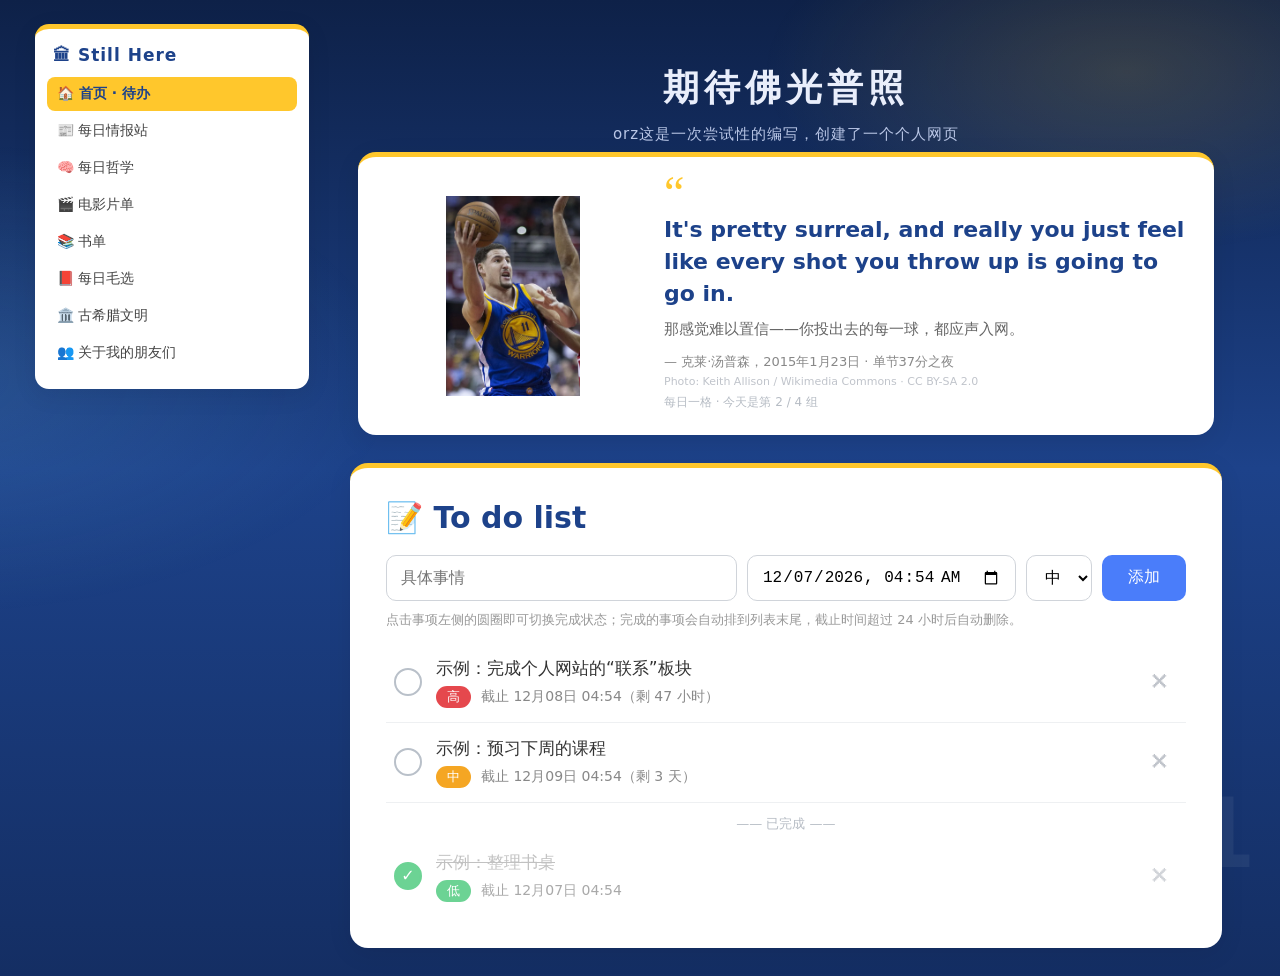
==== commit 088511c9: "补充优化：完成规划文档范围外三项遗留 - 图片 WebP 压缩：5 张 1785KB → 277KB（-84%）；大图降采样至 900px 长边再压；   klay.png 与 klay.jpg 同名" ====
--- a/index.html
+++ b/index.html
@@ -21,7 +21,7 @@
     
 <!-- ===== 克莱·汤普森名言横幅（每日一格） ===== -->
     <section class="klay-banner" id="klay">
-      <img class="klay-photo" id="klayPhoto" src="klay.png" alt="克莱·汤普森 Klay Thompson #11">
+      <img class="klay-photo" id="klayPhoto" src="klay-hold.webp" alt="克莱·汤普森 Klay Thompson #11">
       <div class="klay-quote">
         <div class="klay-mark">“</div>
         <p class="klay-text" id="klayQuote">I thrive in those types of situations.</p>
@@ -36,28 +36,28 @@
         // 照片 + 格言轮换池：按日期每天自动换一组；想加新的往数组里追加即可
         var WALL = [
           {
-            img: 'klay.png', alt: '克莱持球对阵库里',
+            img: 'klay-hold.webp', alt: '克莱持球对阵库里',
             en: 'I thrive in those types of situations.',
             cn: '大场面？那正是我大杀四方的舞台。',
             by: '— 克莱·汤普森 Klay Thompson · #11 · 水花兄弟 Splash Brother',
             credit: ''
           },
           {
-            img: 'klay-shot.jpg', alt: '克莱的经典投篮姿势',
+            img: 'klay-shot.webp', alt: '克莱的经典投篮姿势',
             en: "It's pretty surreal, and really you just feel like every shot you throw up is going to go in.",
             cn: '那感觉难以置信——你投出去的每一球，都应声入网。',
             by: '— 克莱·汤普森，2015年1月23日 · 单节37分之夜',
             credit: 'Photo: Keith Allison / Wikimedia Commons · CC BY-SA 2.0'
           },
           {
-            img: 'klay-run.png', alt: '克莱身穿勇士白色球衣',
+            img: 'klay-run.webp', alt: '克莱身穿勇士白色球衣',
             en: "I'm satisfied with Game 6 Klay. I don't need another nickname.",
             cn: '“G6 克莱”——这个名字我很满意，不需要别的了。',
             by: '— 克莱·汤普森，2022年6月 · 总决赛G6赛后',
             credit: ''
           },
           {
-            img: 'klay.jpg', alt: '克莱身穿勇士新年中文球衣',
+            img: 'klay.webp', alt: '克莱身穿勇士新年中文球衣',
             en: "I realize I'm on a really good streak right now of Game 6s... It's obviously a nickname I've earned.",
             cn: '“G6 克莱”这个绰号，是我用一场场硬仗挣来的。',
             by: '— 克莱·汤普森，2022年6月 · “G6克莱”',
@@ -105,6 +105,7 @@
         var listEl = document.getElementById('todoList');
 
         function pad(n) { return (n < 10 ? '0' : '') + n; }
+        function uid() { return Date.now().toString(36) + '-' + Math.random().toString(36).slice(2, 7); }
         function toInputValue(d) {
           return d.getFullYear() + '-' + pad(d.getMonth() + 1) + '-' + pad(d.getDate()) +
                  'T' + pad(d.getHours()) + ':' + pad(d.getMinutes());
@@ -129,9 +130,9 @@
         if (firstRun && todos.length === 0) {
           var now = Date.now();
           todos = [
-            { id: now + 1, text: '示例：完成个人网站的“联系”板块', time: toInputValue(new Date(now + 2 * DAY)), urgency: 'high', done: false },
-            { id: now + 2, text: '示例：预习下周的课程', time: toInputValue(new Date(now + 3 * DAY)), urgency: 'mid', done: false },
-            { id: now + 3, text: '示例：整理书桌', time: toInputValue(new Date(now + 1 * DAY)), urgency: 'low', done: true }
+            { id: uid(), text: '示例：完成个人网站的“联系”板块', time: toInputValue(new Date(now + 2 * DAY)), urgency: 'high', done: false },
+            { id: uid(), text: '示例：预习下周的课程', time: toInputValue(new Date(now + 3 * DAY)), urgency: 'mid', done: false },
+            { id: uid(), text: '示例：整理书桌', time: toInputValue(new Date(now + 1 * DAY)), urgency: 'low', done: true }
           ];
           save();
         }
@@ -238,7 +239,7 @@
           var text = textEl.value.trim();
           if (!text || !timeEl.value) return;
           todos.push({
-            id: Date.now(),
+            id: uid(),
             text: text,
             time: timeEl.value,
             urgency: document.getElementById('todoUrgency').value,
--- a/style.css
+++ b/style.css
@@ -503,12 +503,6 @@
 }
 #maoToc button:hover, #gkToc button:hover { background: #fdf6e3; }
 #maoToc button.active, #gkToc button.active { background: #1d428a; color: #fff; font-weight: 600; }
-.side-contact {
-  display: block; margin: 14px 6px 4px; padding: 9px 12px;
-  background: #00897b; color: #fff !important; border-radius: 10px;
-  text-align: center; font-size: 14px; font-weight: 600; text-decoration: none;
-}
-.side-contact:hover { background: #00695c; }
 main.site-main { flex: 1 1 auto; min-width: 0; }
 main.site-main .klay-banner { margin-top: 0; }
 @media (max-width: 960px) {
